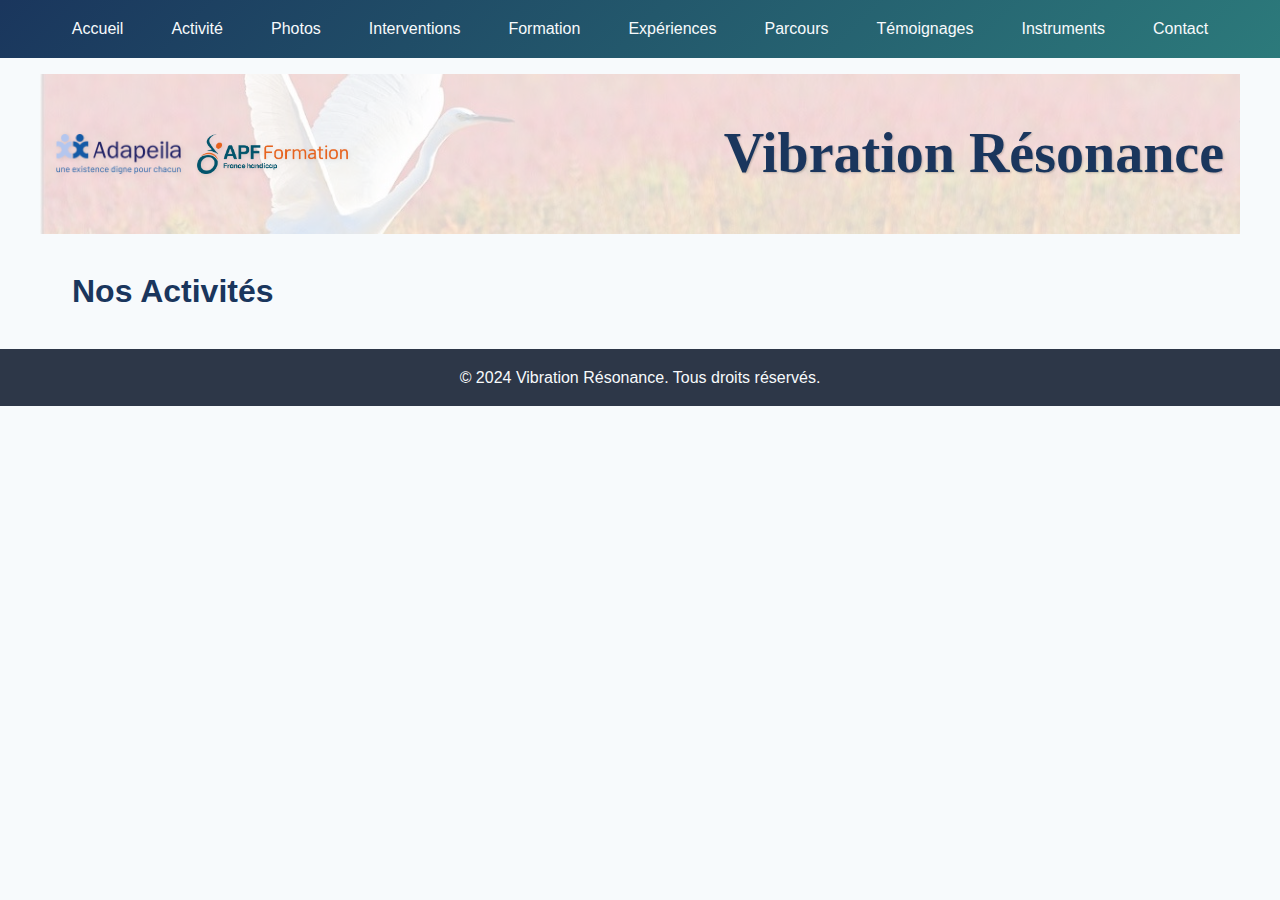
==== pages/activite.html @ 5643af01 "Déploiement initial du site" ====
<!DOCTYPE html>
<html lang="fr">
<head>
    <meta charset="UTF-8">
    <meta name="viewport" content="width=device-width, initial-scale=1.0">
    <title>Vibration Résonance - Activités</title>
    <link rel="stylesheet" href="../css/style.css">
</head>
<body>
    <header>
        <nav>
            <ul>
                <li><a href="../index.html">Accueil</a></li>
                <li><a href="activite.html">Activité</a></li>
                <li><a href="photos.html">Photos</a></li>
                <li><a href="interventions.html">Interventions</a></li>
                <li><a href="formation.html">Formation</a></li>
                <li><a href="experiences.html">Expériences</a></li>
                <li><a href="parcours.html">Parcours</a></li>
                <li><a href="temoignages.html">Témoignages</a></li>
                <li><a href="instruments.html">Instruments</a></li>
                <li><a href="contact.html">Contact</a></li>
            </ul>
        </nav>
        <div class="logo-container">
            <div class="logo-left">
                <img src="../images/logos/adapeila.png" alt="Logo Adapeila">
                <img src="../images/logos/apf.png" alt="Logo APF">
            </div>
            <h1 class="main-title">Vibration Résonance</h1>
        </div>
    </header>
    <main>
        <h1>Nos Activités</h1>
        <!-- Contenu spécifique à la page -->
    </main>
    <footer>
        <p>&copy; 2024 Vibration Résonance. Tous droits réservés.</p>
    </footer>
    <script src="../js/main.js"></script>
</body>
</html>
---- css/style.css ----
:root {
    /* Palette de couleurs */
    --primary-blue: #1a365d;
    --primary-turquoise: #2c7a7b;
    --secondary-purple: #553c9a;
    --secondary-magenta: #b83280;
    --neutral-dark: #2d3748;
    --neutral-light: #f7fafc;
    
    /* Espacements */
    --spacing-sm: 0.5rem;
    --spacing-md: 1rem;
    --spacing-lg: 2rem;
}

/* Importation des polices */
@import url('https://fonts.googleapis.com/css2?family=Montserrat:wght@400;600;700&family=Open+Sans:wght@400;600&display=swap');

/* Reset et base */
* {
    margin: 0;
    padding: 0;
    box-sizing: border-box;
}

body {
    font-family: 'Open Sans', sans-serif;
    line-height: 1.6;
    color: var(--neutral-dark);
    background-color: var(--neutral-light);
}

/* Typographie */
h1, h2, h3, h4, h5, h6 {
    font-family: 'Montserrat', sans-serif;
    font-weight: 700;
    color: var(--primary-blue);
}

/* Titre principal */
.main-title {
    position: relative;
    z-index: 2;
    font-family: "Marck Script", cursive;
    font-size: 3.5rem;
    color: var(--primary-blue);
    margin: 0;
    line-height: 1.2;
    text-shadow: 1px 1px 2px rgba(0, 0, 0, 0.2);
}

/* Header et logos */
header {
    background: var(--neutral-light);
}

.logo-container {
    display: flex;
    align-items: center;
    max-width: 1200px;
    width: 100%;
    height: 160px;
    margin: 0 auto;
    padding: var(--spacing-md);
    justify-content: space-between;
    background: url('../images/grue.jpeg') center/cover no-repeat;
    position: relative;
}

.logo-container::before {
    content: '';
    position: absolute;
    top: 0;
    left: 0;
    right: 0;
    bottom: 0;
    background: rgba(255, 255, 255, 0.8);
    z-index: 1;
}

.logo-left {
    position: relative;
    z-index: 2;
    display: flex;
    gap: var(--spacing-md);
}

.logo-container img {
    height: 40px;
    width: auto;
    filter: drop-shadow(1px 1px 2px rgba(0, 0, 0, 0.1));
}

/* Navigation */
nav {
    background: linear-gradient(135deg, var(--primary-blue), var(--primary-turquoise));
    padding: var(--spacing-md);
    margin-bottom: var(--spacing-md);
}

nav .nav-content {
    display: flex;
    align-items: center;
    max-width: 1200px;
    margin: 0 auto;
    gap: var(--spacing-lg);
}

nav ul {
    list-style: none;
    display: flex;
    flex-wrap: wrap;
    justify-content: center;
    gap: var(--spacing-md);
    margin-left: auto;
}

nav ul li a {
    color: var(--neutral-light);
    text-decoration: none;
    padding: var(--spacing-sm) var(--spacing-md);
    border-radius: 4px;
    transition: all 0.3s ease;
}

nav ul li a:hover {
    background-color: rgba(255, 255, 255, 0.1);
    transform: translateY(-2px);
}

/* Layout principal */
main {
    max-width: 1200px;
    margin: 0 auto;
    padding: var(--spacing-lg);
}

/* Animation de base pour les éléments interactifs */
.animate-element {
    transition: all 0.3s ease;
}

/* Footer */
footer {
    text-align: center;
    padding: var(--spacing-md);
    background: var(--neutral-dark);
    color: var(--neutral-light);
}

/* Section Introduction */
.intro-section {
    display: flex;
    gap: var(--spacing-lg);
    margin: var(--spacing-lg) 0;
}

.intro-text {
    flex: 1;
    padding: var(--spacing-md);
}

.intro-text h2 {
    font-family: "Marck Script", cursive;
    font-size: 2.5rem;
    color: var(--primary-blue);
    margin-bottom: var(--spacing-md);
}

.intro-text p {
    margin-bottom: var(--spacing-md);
    line-height: 1.8;
    font-size: 1.1rem;
}

.intro-text .quote {
    font-style: italic;
    color: var(--primary-turquoise);
    font-size: 1.2rem;
    margin: var(--spacing-lg) 0;
}

.slideshow {
    flex: 1;
    position: relative;
    height: 400px;
    overflow: hidden;
    border-radius: 8px;
    box-shadow: 0 4px 6px rgba(0, 0, 0, 0.1);
}

.slideshow img {
    position: absolute;
    width: 100%;
    height: 100%;
    object-fit: cover;
    opacity: 0;
    transition: opacity 0.5s ease-in-out;
}

.slideshow img.active {
    opacity: 1;
}

/* Media queries pour responsive */
@media (max-width: 768px) {
    nav ul {
        flex-direction: column;
        align-items: center;
    }
    
    nav ul li {
        width: 100%;
        text-align: center;
    }
    
    nav .nav-content {
        flex-direction: column;
        align-items: center;
    }
    
    .logo-container {
        margin-bottom: var(--spacing-md);
    }

    .intro-section {
        flex-direction: column;
    }
    
    .slideshow {
        height: 300px;
    }
}
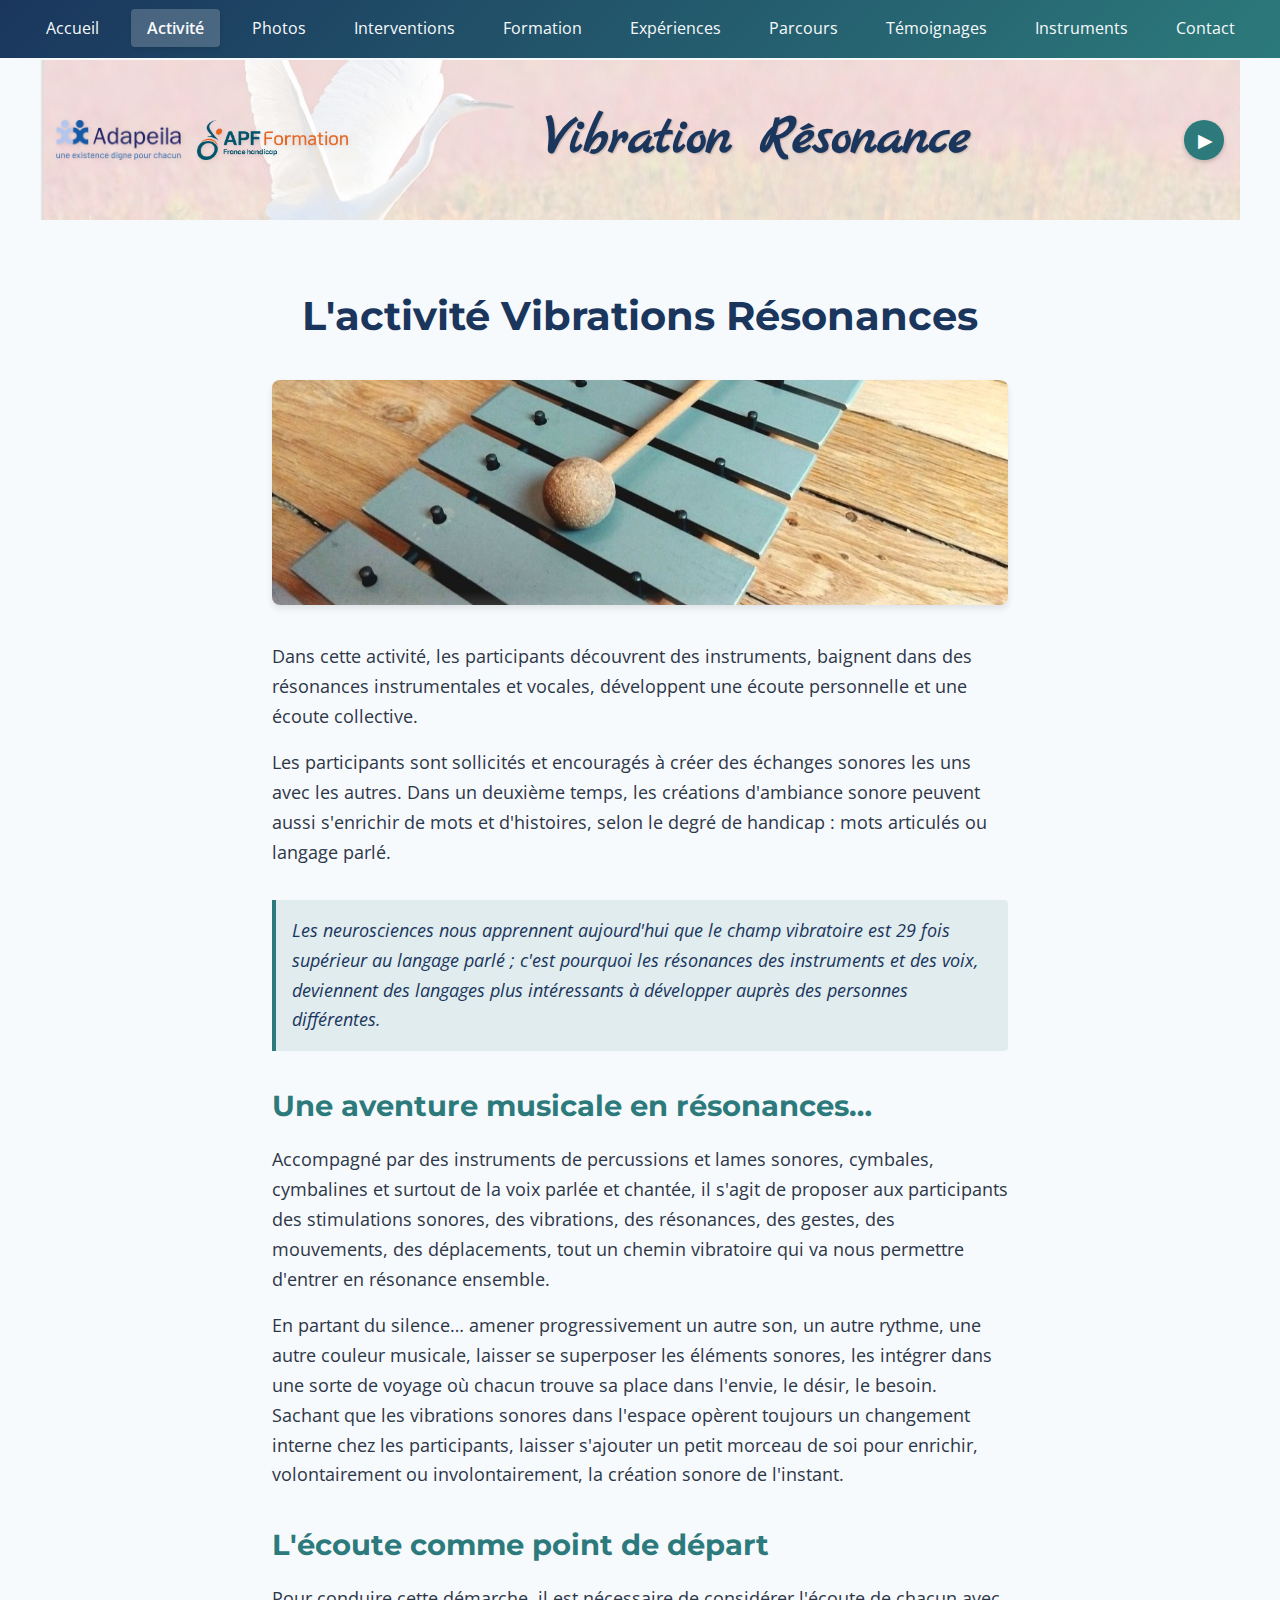
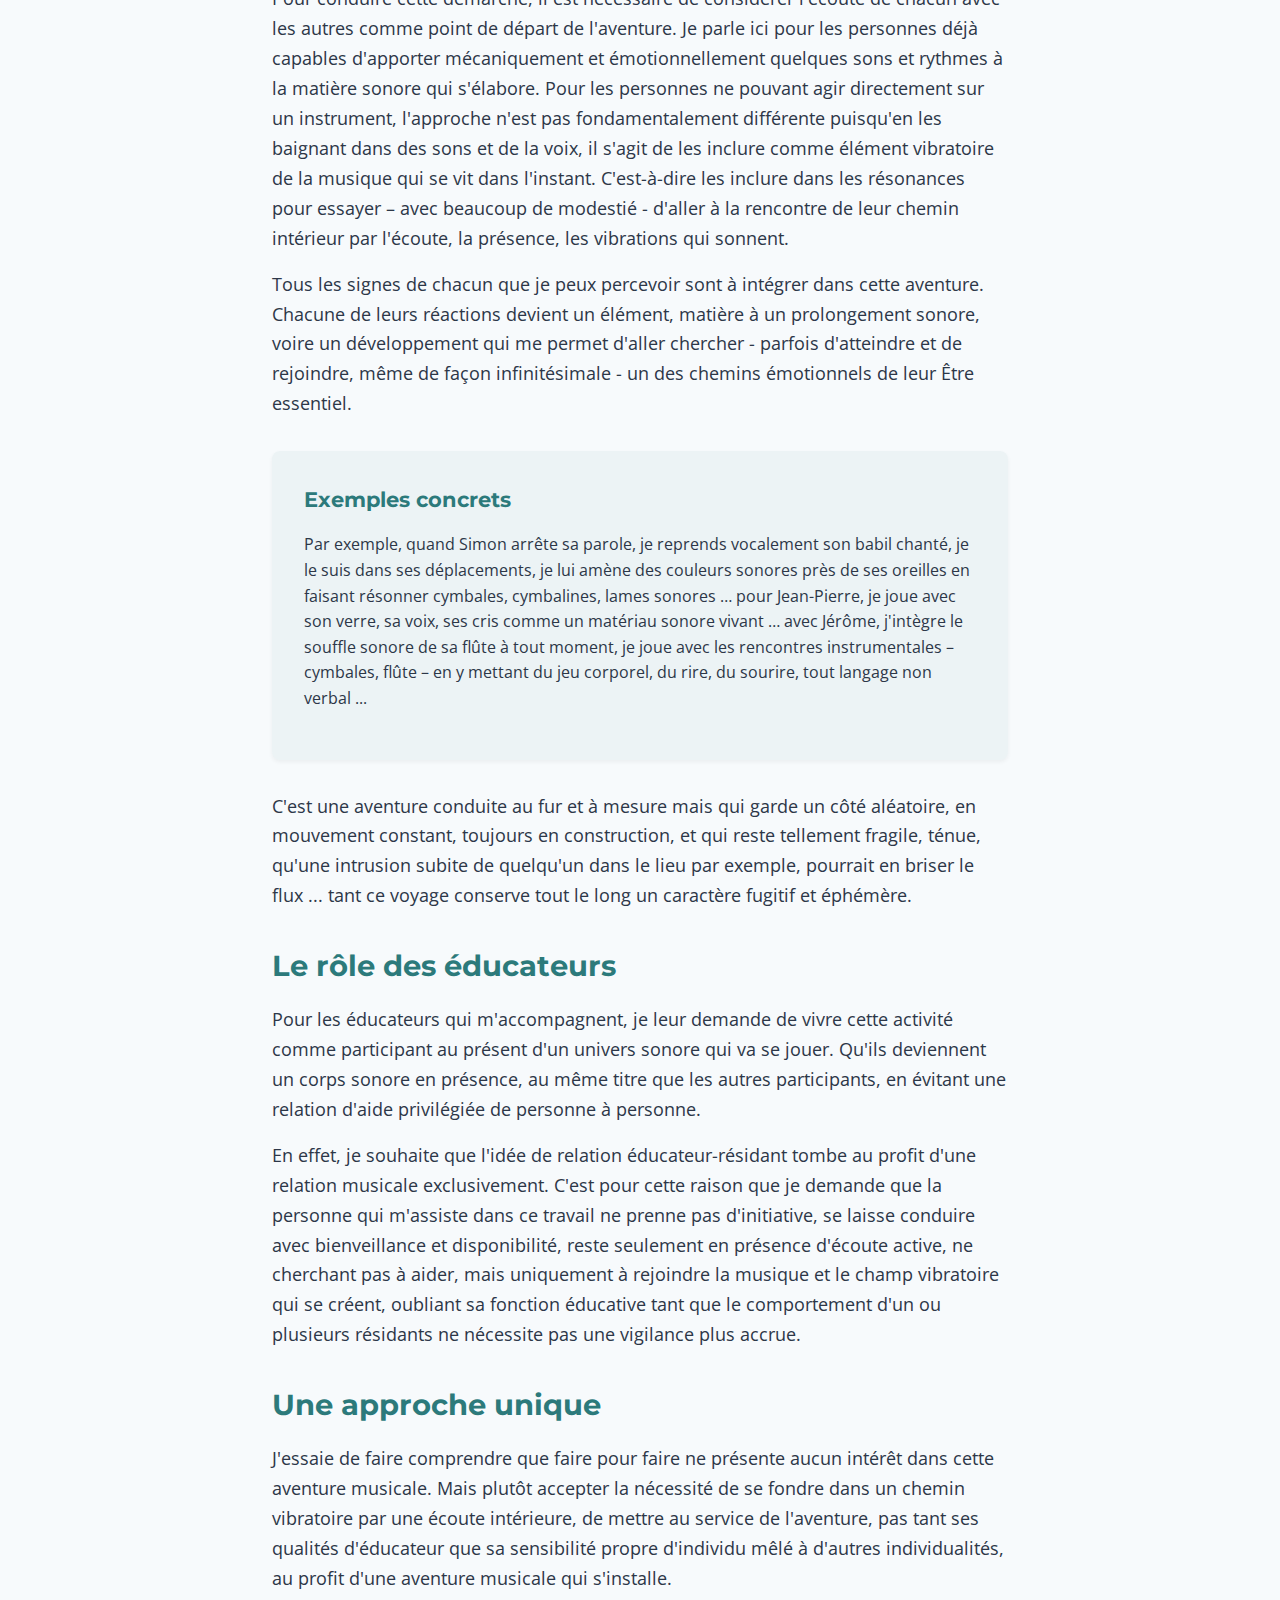
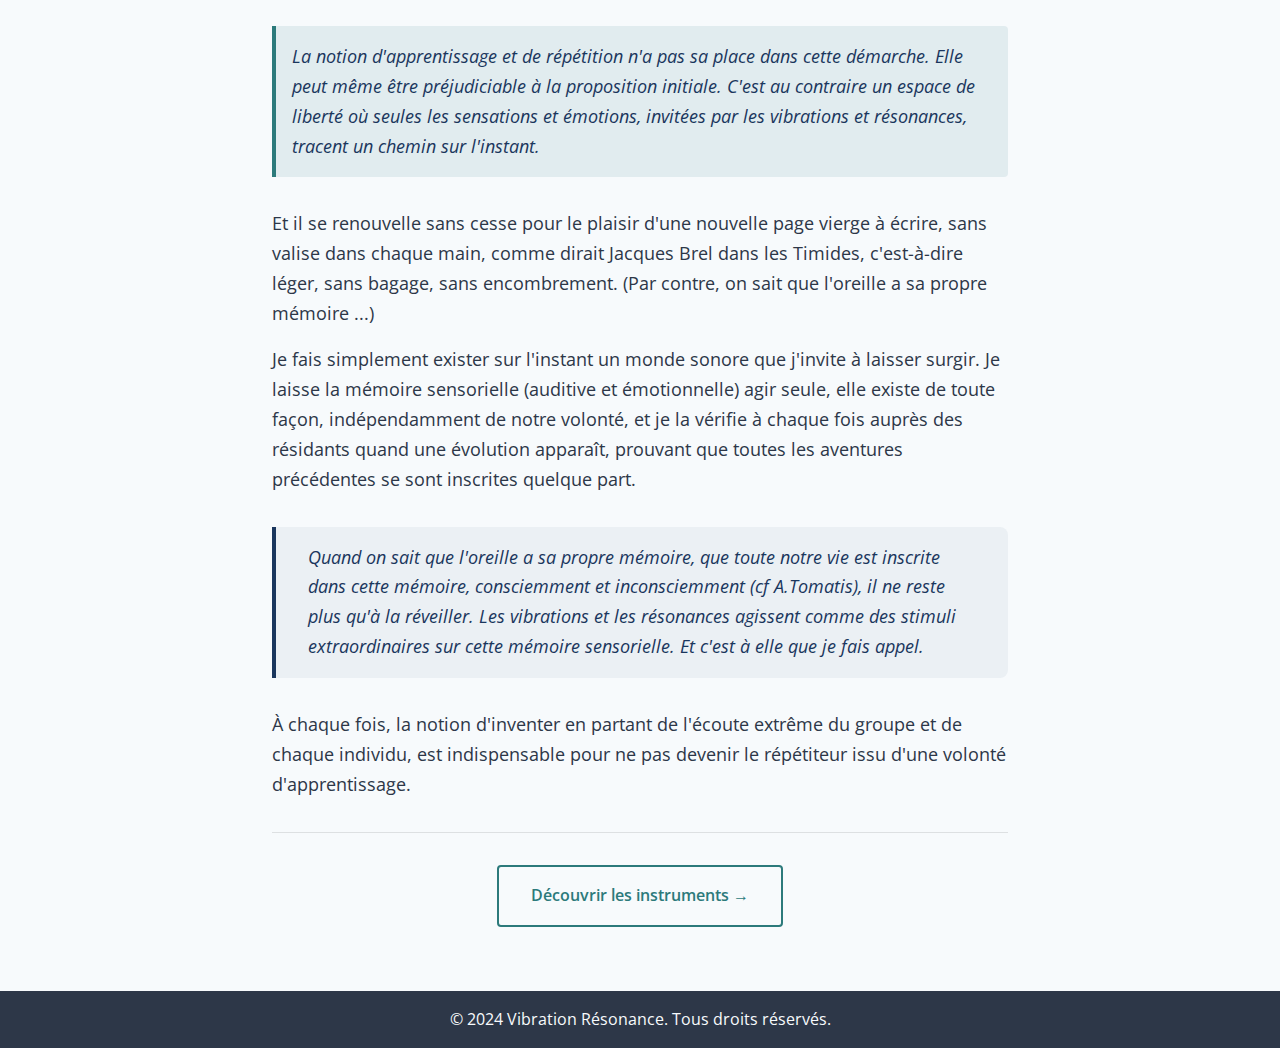
==== commit 6db2fba4: "Mise à jour du style, du script et ajout d'images" ====
--- a/pages/activite.html
+++ b/pages/activite.html
@@ -5,13 +5,15 @@
     <meta name="viewport" content="width=device-width, initial-scale=1.0">
     <title>Vibration Résonance - Activités</title>
     <link rel="stylesheet" href="../css/style.css">
+    <link href="https://fonts.googleapis.com/css2?family=Montserrat:wght@400;600;700&family=Open+Sans:wght@400;600&family=Marck+Script&display=swap" rel="stylesheet">
+    <audio id="pageAudio" src="../audio/voix.mp3" preload="auto"></audio>
 </head>
 <body>
     <header>
         <nav>
             <ul>
                 <li><a href="../index.html">Accueil</a></li>
-                <li><a href="activite.html">Activité</a></li>
+                <li><a href="activite.html" class="active">Activité</a></li>
                 <li><a href="photos.html">Photos</a></li>
                 <li><a href="interventions.html">Interventions</a></li>
                 <li><a href="formation.html">Formation</a></li>
@@ -28,11 +30,71 @@
                 <img src="../images/logos/apf.png" alt="Logo APF">
             </div>
             <h1 class="main-title">Vibration Résonance</h1>
+            <button class="audio-control" id="playButton" aria-label="Jouer la musique"></button>
         </div>
     </header>
     <main>
-        <h1>Nos Activités</h1>
-        <!-- Contenu spécifique à la page -->
+        <section class="activity-content">
+            <h1>L'activité Vibrations Résonances</h1>
+            
+            <div class="activity-header-image">
+                <img src="../images/carillon.jpeg" alt="Carillon utilisé lors des activités">
+            </div>
+
+            <div class="activity-text">
+                <p>Dans cette activité, les participants découvrent des instruments, baignent dans des résonances instrumentales et vocales, développent une écoute personnelle et une écoute collective.</p>
+
+                <p>Les participants sont sollicités et encouragés à créer des échanges sonores les uns avec les autres. Dans un deuxième temps, les créations d'ambiance sonore peuvent aussi s'enrichir de mots et d'histoires, selon le degré de handicap : mots articulés ou langage parlé.</p>
+
+                <div class="highlight-box">
+                    <p>Les neurosciences nous apprennent aujourd'hui que le champ vibratoire est 29 fois supérieur au langage parlé ; c'est pourquoi les résonances des instruments et des voix, deviennent des langages plus intéressants à développer auprès des personnes différentes.</p>
+                </div>
+
+                <h2>Une aventure musicale en résonances…</h2>
+
+                <p>Accompagné par des instruments de percussions et lames sonores, cymbales, cymbalines et surtout de la voix parlée et chantée, il s'agit de proposer aux participants des stimulations sonores, des vibrations, des résonances, des gestes, des mouvements, des déplacements, tout un chemin vibratoire qui va nous permettre d'entrer en résonance ensemble.</p>
+
+                <p>En partant du silence… amener progressivement un autre son, un autre rythme, une autre couleur musicale, laisser se superposer les éléments sonores, les intégrer dans une sorte de voyage où chacun trouve sa place dans l'envie, le désir, le besoin. Sachant que les vibrations sonores dans l'espace opèrent toujours un changement interne chez les participants, laisser s'ajouter un petit morceau de soi pour enrichir, volontairement ou involontairement, la création sonore de l'instant.</p>
+
+                <h2>L'écoute comme point de départ</h2>
+                <p>Pour conduire cette démarche, il est nécessaire de considérer l'écoute de chacun avec les autres comme point de départ de l'aventure. Je parle ici pour les personnes déjà capables d'apporter mécaniquement et émotionnellement quelques sons et rythmes à la matière sonore qui s'élabore. Pour les personnes ne pouvant agir directement sur un instrument, l'approche n'est pas fondamentalement différente puisqu'en les baignant dans des sons et de la voix, il s'agit de les inclure comme élément vibratoire de la musique qui se vit dans l'instant. C'est-à-dire les inclure dans les résonances pour essayer – avec beaucoup de modestié - d'aller à la rencontre de leur chemin intérieur par l'écoute, la présence, les vibrations qui sonnent.</p>
+
+                <p>Tous les signes de chacun que je peux percevoir sont à intégrer dans cette aventure. Chacune de leurs réactions devient un élément, matière à un prolongement sonore, voire un développement qui me permet d'aller chercher - parfois d'atteindre et de rejoindre, même de façon infinitésimale - un des chemins émotionnels de leur Être essentiel.</p>
+
+                <div class="example-box">
+                    <h3>Exemples concrets</h3>
+                    <p>Par exemple, quand Simon arrête sa parole, je reprends vocalement son babil chanté, je le suis dans ses déplacements, je lui amène des couleurs sonores près de ses oreilles en faisant résonner cymbales, cymbalines, lames sonores … pour Jean-Pierre, je joue avec son verre, sa voix, ses cris comme un matériau sonore vivant … avec Jérôme, j'intègre le souffle sonore de sa flûte à tout moment, je joue avec les rencontres instrumentales – cymbales, flûte – en y mettant du jeu corporel, du rire, du sourire, tout langage non verbal ...</p>
+                </div>
+
+                <p>C'est une aventure conduite au fur et à mesure mais qui garde un côté aléatoire, en mouvement constant, toujours en construction, et qui reste tellement fragile, ténue, qu'une intrusion subite de quelqu'un dans le lieu par exemple, pourrait en briser le flux ... tant ce voyage conserve tout le long un caractère fugitif et éphémère.</p>
+
+                <h2>Le rôle des éducateurs</h2>
+                <p>Pour les éducateurs qui m'accompagnent, je leur demande de vivre cette activité comme participant au présent d'un univers sonore qui va se jouer. Qu'ils deviennent un corps sonore en présence, au même titre que les autres participants, en évitant une relation d'aide privilégiée de personne à personne.</p>
+
+                <p>En effet, je souhaite que l'idée de relation éducateur-résidant tombe au profit d'une relation musicale exclusivement. C'est pour cette raison que je demande que la personne qui m'assiste dans ce travail ne prenne pas d'initiative, se laisse conduire avec bienveillance et disponibilité, reste seulement en présence d'écoute active, ne cherchant pas à aider, mais uniquement à rejoindre la musique et le champ vibratoire qui se créent, oubliant sa fonction éducative tant que le comportement d'un ou plusieurs résidants ne nécessite pas une vigilance plus accrue.</p>
+
+                <h2>Une approche unique</h2>
+                <p>J'essaie de faire comprendre que faire pour faire ne présente aucun intérêt dans cette aventure musicale. Mais plutôt accepter la nécessité de se fondre dans un chemin vibratoire par une écoute intérieure, de mettre au service de l'aventure, pas tant ses qualités d'éducateur que sa sensibilité propre d'individu mêlé à d'autres individualités, au profit d'une aventure musicale qui s'installe.</p>
+
+                <div class="highlight-box">
+                    <p>La notion d'apprentissage et de répétition n'a pas sa place dans cette démarche. Elle peut même être préjudiciable à la proposition initiale. C'est au contraire un espace de liberté où seules les sensations et émotions, invitées par les vibrations et résonances, tracent un chemin sur l'instant.</p>
+                </div>
+
+                <p>Et il se renouvelle sans cesse pour le plaisir d'une nouvelle page vierge à écrire, sans valise dans chaque main, comme dirait Jacques Brel dans les Timides, c'est-à-dire léger, sans bagage, sans encombrement. (Par contre, on sait que l'oreille a sa propre mémoire ...)</p>
+
+                <p>Je fais simplement exister sur l'instant un monde sonore que j'invite à laisser surgir. Je laisse la mémoire sensorielle (auditive et émotionnelle) agir seule, elle existe de toute façon, indépendamment de notre volonté, et je la vérifie à chaque fois auprès des résidants quand une évolution apparaît, prouvant que toutes les aventures précédentes se sont inscrites quelque part.</p>
+
+                <div class="quote-box">
+                    <p>Quand on sait que l'oreille a sa propre mémoire, que toute notre vie est inscrite dans cette mémoire, consciemment et inconsciemment (cf A.Tomatis), il ne reste plus qu'à la réveiller. Les vibrations et les résonances agissent comme des stimuli extraordinaires sur cette mémoire sensorielle. Et c'est à elle que je fais appel.</p>
+                </div>
+
+                <p>À chaque fois, la notion d'inventer en partant de l'écoute extrême du groupe et de chaque individu, est indispensable pour ne pas devenir le répétiteur issu d'une volonté d'apprentissage.</p>
+            </div>
+            
+            <div class="instruments-link">
+                <a href="instruments.html" class="btn-link">Découvrir les instruments →</a>
+            </div>
+        </section>
     </main>
     <footer>
         <p>&copy; 2024 Vibration Résonance. Tous droits réservés.</p>
--- a/css/style.css
+++ b/css/style.css
@@ -51,6 +51,7 @@
 
 /* Header et logos */
 header {
+    margin-top: 60px; /* Hauteur de la nav */
     background: var(--neutral-light);
 }
 
@@ -95,7 +96,11 @@
 nav {
     background: linear-gradient(135deg, var(--primary-blue), var(--primary-turquoise));
     padding: var(--spacing-md);
-    margin-bottom: var(--spacing-md);
+    position: fixed;
+    top: 0;
+    left: 0;
+    right: 0;
+    z-index: 1000;
 }
 
 nav .nav-content {
@@ -123,6 +128,13 @@
     transition: all 0.3s ease;
 }
 
+nav ul li a.active {
+    background-color: rgba(255, 255, 255, 0.2);
+    font-weight: 600;
+    transform: translateY(-2px);
+    box-shadow: 0 2px 4px rgba(0, 0, 0, 0.1);
+}
+
 nav ul li a:hover {
     background-color: rgba(255, 255, 255, 0.1);
     transform: translateY(-2px);
@@ -202,6 +214,104 @@
     opacity: 1;
 }
 
+/* Section présentation */
+.presentation-section {
+    margin-top: var(--spacing-lg);
+    scroll-margin-top: var(--spacing-lg);
+}
+
+.text-block {
+    max-width: 1200px;
+    margin: 0 auto;
+    line-height: 1.5;
+    padding: 0 var(--spacing-md);
+}
+
+.text-block p {
+    margin-bottom: var(--spacing-md);
+    font-size: 1.1rem;
+}
+
+/* Section artiste */
+.artist-section {
+    margin-top: var(--spacing-lg);
+    text-align: center;
+    padding: var(--spacing-lg) 0;
+}
+
+.artist-section h2 {
+    font-family: 'Montserrat', sans-serif;
+    font-size: 1.4rem;
+    font-weight: 600;
+    color: var(--neutral-dark);
+    margin-bottom: var(--spacing-md);
+}
+
+.artist-section .site-link {
+    display: inline-block;
+    margin-top: var(--spacing-sm);
+    font-size: 1.2rem;
+}
+
+.artist-section .site-link a {
+    color: var(--primary-turquoise);
+    text-decoration: none;
+    font-weight: 600;
+    padding: var(--spacing-sm) var(--spacing-md);
+    border-radius: 4px;
+    transition: all 0.3s ease;
+}
+
+.artist-section .site-link a:hover {
+    background-color: rgba(44, 122, 123, 0.1);
+    color: var(--primary-blue);
+}
+
+/* Section albums */
+.albums-section {
+    margin-top: var(--spacing-lg);
+}
+
+.album-grid {
+    display: flex;
+    justify-content: center;
+    gap: var(--spacing-lg);
+    flex-wrap: wrap;
+}
+
+.album-item {
+    text-align: center;
+    transition: transform 0.3s ease;
+}
+
+.album-item:hover {
+    transform: translateY(-5px);
+}
+
+.album-item img {
+    width: 250px;
+    height: 250px;
+    object-fit: cover;
+    border-radius: 8px;
+    box-shadow: 0 4px 6px rgba(0, 0, 0, 0.1);
+}
+
+.album-item h3 {
+    margin-top: var(--spacing-sm);
+    color: var(--primary-blue);
+    font-size: 1.2rem;
+}
+
+.album-item a {
+    text-decoration: none;
+}
+
+/* Scroll behavior */
+html {
+    scroll-behavior: smooth;
+    scroll-padding-top: var(--spacing-lg);
+}
+
 /* Media queries pour responsive */
 @media (max-width: 768px) {
     nav ul {
@@ -230,4 +340,262 @@
     .slideshow {
         height: 300px;
     }
-}
+    
+    .album-grid {
+        gap: var(--spacing-md);
+    }
+    
+    .album-item img {
+        width: 200px;
+        height: 200px;
+    }
+
+    nav {
+        padding: var(--spacing-sm);
+    }
+    
+    header {
+        margin-top: 280px; /* Ajuster selon la hauteur du menu en mobile */
+    }
+}
+
+/* Style pour le bouton play */
+.audio-control {
+    position: relative;
+    z-index: 2;
+    background: var(--primary-turquoise);
+    border: none;
+    color: white;
+    width: 40px;
+    height: 40px;
+    border-radius: 50%;
+    cursor: pointer;
+    margin-left: 1rem;
+    display: flex;
+    align-items: center;
+    justify-content: center;
+    transition: all 0.3s ease;
+    box-shadow: 0 2px 4px rgba(0, 0, 0, 0.2);
+}
+
+.audio-control::before {
+    content: "▶";
+    font-size: 1.2rem;
+    margin-left: 3px;
+}
+
+.audio-control:hover {
+    transform: scale(1.1);
+    background: var(--primary-blue);
+}
+
+.audio-control:disabled {
+    opacity: 0.5;
+    cursor: default;
+    transform: none;
+}
+
+/* Burger Menu */
+.burger-menu {
+    display: none;
+    flex-direction: column;
+    justify-content: space-around;
+    width: 35px;
+    height: 30px;
+    background: var(--primary-blue);
+    border: 1px solid var(--neutral-light);
+    border-radius: 4px;
+    cursor: pointer;
+    padding: 6px;
+    position: fixed;
+    top: 10px;
+    right: 20px;
+    z-index: 1001;
+}
+
+.burger-line {
+    display: block;
+    width: 100%;
+    height: 2px;
+    background-color: var(--neutral-light);
+    border-radius: 2px;
+    transition: all 0.3s ease;
+}
+
+@media (max-width: 768px) {
+    .burger-menu {
+        display: flex;
+    }
+
+    nav ul.nav-menu {
+        display: none;
+        position: fixed;
+        top: 0;
+        left: 0;
+        right: 0;
+        background: var(--primary-blue);
+        padding: 60px 20px 20px;
+        flex-direction: column;
+        gap: 20px;
+        height: auto;
+        z-index: 1000;
+    }
+
+    nav ul.nav-menu.show {
+        display: flex;
+    }
+
+    .burger-menu.active .burger-line:nth-child(1) {
+        transform: translateY(10px) rotate(45deg);
+    }
+
+    .burger-menu.active .burger-line:nth-child(2) {
+        opacity: 0;
+    }
+
+    .burger-menu.active .burger-line:nth-child(3) {
+        transform: translateY(-10px) rotate(-45deg);
+    }
+}
+
+/* Page Activité */
+.activity-content {
+    max-width: 800px;
+    margin: 0 auto;
+    padding: var(--spacing-lg);
+}
+
+.activity-content h1 {
+    font-size: 2.5rem;
+    margin-bottom: var(--spacing-lg);
+    color: var(--primary-blue);
+    text-align: center;
+}
+
+.activity-content h2 {
+    font-size: 1.8rem;
+    color: var(--primary-turquoise);
+    margin: var(--spacing-lg) 0 var(--spacing-md);
+}
+
+.activity-text p {
+    margin-bottom: var(--spacing-md);
+    line-height: 1.7;
+    font-size: 1.1rem;
+}
+
+.highlight-box {
+    background: rgba(44, 122, 123, 0.1);
+    border-left: 4px solid var(--primary-turquoise);
+    padding: var(--spacing-md);
+    margin: var(--spacing-lg) 0;
+    border-radius: 0 4px 4px 0;
+}
+
+.highlight-box p {
+    margin: 0;
+    font-style: italic;
+    color: var(--primary-blue);
+}
+
+.example-box {
+    background: rgba(44, 122, 123, 0.05);
+    border-radius: 8px;
+    padding: var(--spacing-lg);
+    margin: var(--spacing-lg) 0;
+    box-shadow: 0 2px 4px rgba(0, 0, 0, 0.05);
+}
+
+.example-box h3 {
+    color: var(--primary-turquoise);
+    font-size: 1.3rem;
+    margin-bottom: var(--spacing-md);
+}
+
+.example-box p {
+    font-size: 1rem;
+    line-height: 1.6;
+    color: var(--neutral-dark);
+}
+
+.quote-box {
+    background: rgba(26, 54, 93, 0.05);
+    border-left: 4px solid var(--primary-blue);
+    padding: var(--spacing-md) var(--spacing-lg);
+    margin: var(--spacing-lg) 0;
+    border-radius: 0 8px 8px 0;
+}
+
+.quote-box p {
+    font-style: italic;
+    color: var(--primary-blue);
+    font-size: 1.1rem;
+    margin: 0;
+}
+
+/* Lien vers les instruments */
+.instruments-link {
+    text-align: center;
+    margin-top: var(--spacing-lg);
+    padding-top: var(--spacing-lg);
+    border-top: 1px solid rgba(0, 0, 0, 0.1);
+}
+
+.btn-link {
+    display: inline-block;
+    color: var(--primary-turquoise);
+    text-decoration: none;
+    font-weight: 600;
+    padding: var(--spacing-md) var(--spacing-lg);
+    border: 2px solid var(--primary-turquoise);
+    border-radius: 4px;
+    transition: all 0.3s ease;
+}
+
+.btn-link:hover {
+    background: var(--primary-turquoise);
+    color: white;
+    transform: translateY(-2px);
+}
+
+@media (max-width: 768px) {
+    .activity-content {
+        padding: var(--spacing-md);
+    }
+    
+    .activity-content h1 {
+        font-size: 2rem;
+    }
+}
+
+.activity-header-image {
+    margin: var(--spacing-lg) 0 -50px;  /* Margin négative en bas pour superposition */
+    text-align: center;
+    position: relative;
+    padding-bottom: 80px;  /* Espace pour le dégradé */
+}
+
+.activity-header-image::after {
+    content: '';
+    position: absolute;
+    left: 0;
+    right: 0;
+    bottom: 0;
+    height: 100px;
+    background: linear-gradient(to bottom, transparent, var(--neutral-light));
+    pointer-events: none;
+    z-index: 1;
+}
+
+.activity-header-image img {
+    max-width: 100%;
+    height: auto;
+    border-radius: 8px;
+    box-shadow: 0 4px 6px rgba(0, 0, 0, 0.1);
+    position: relative;
+}
+
+.activity-text {
+    position: relative;
+    z-index: 2;  /* Place le texte au-dessus de l'image */
+}
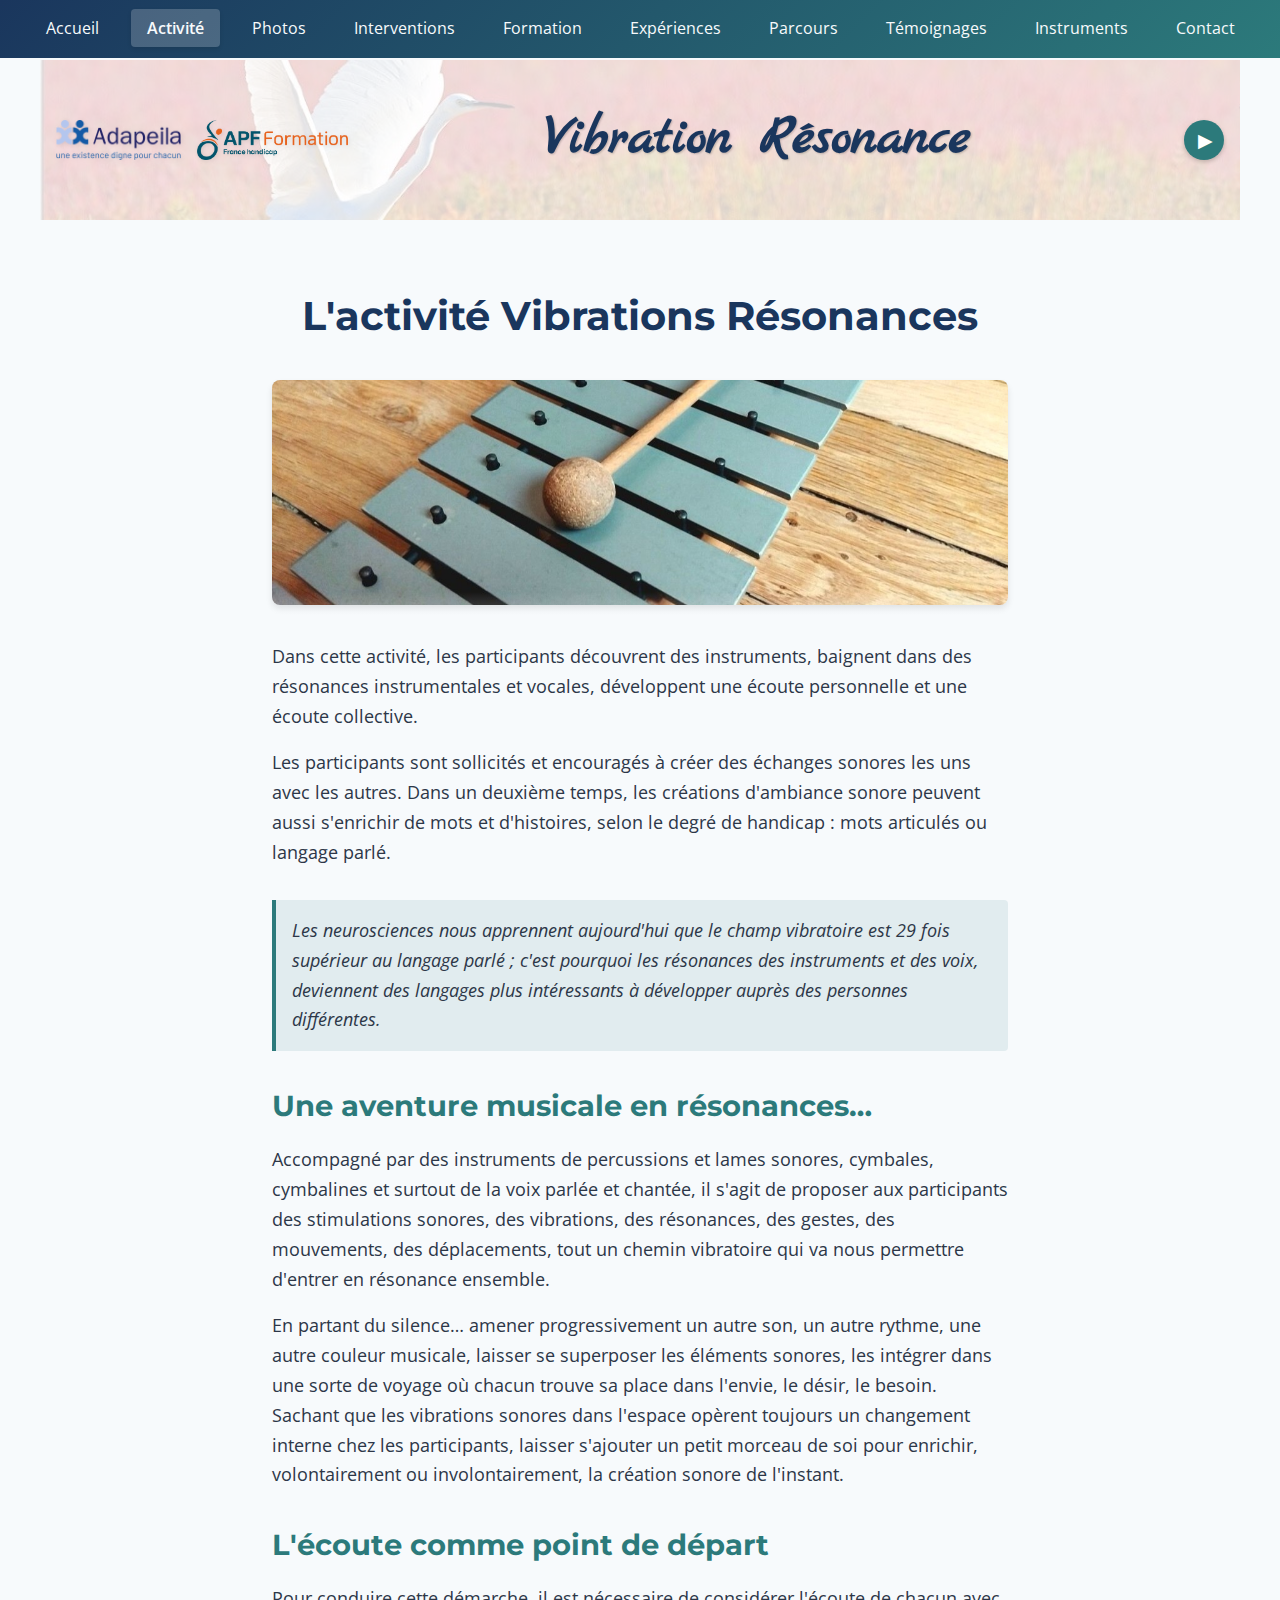
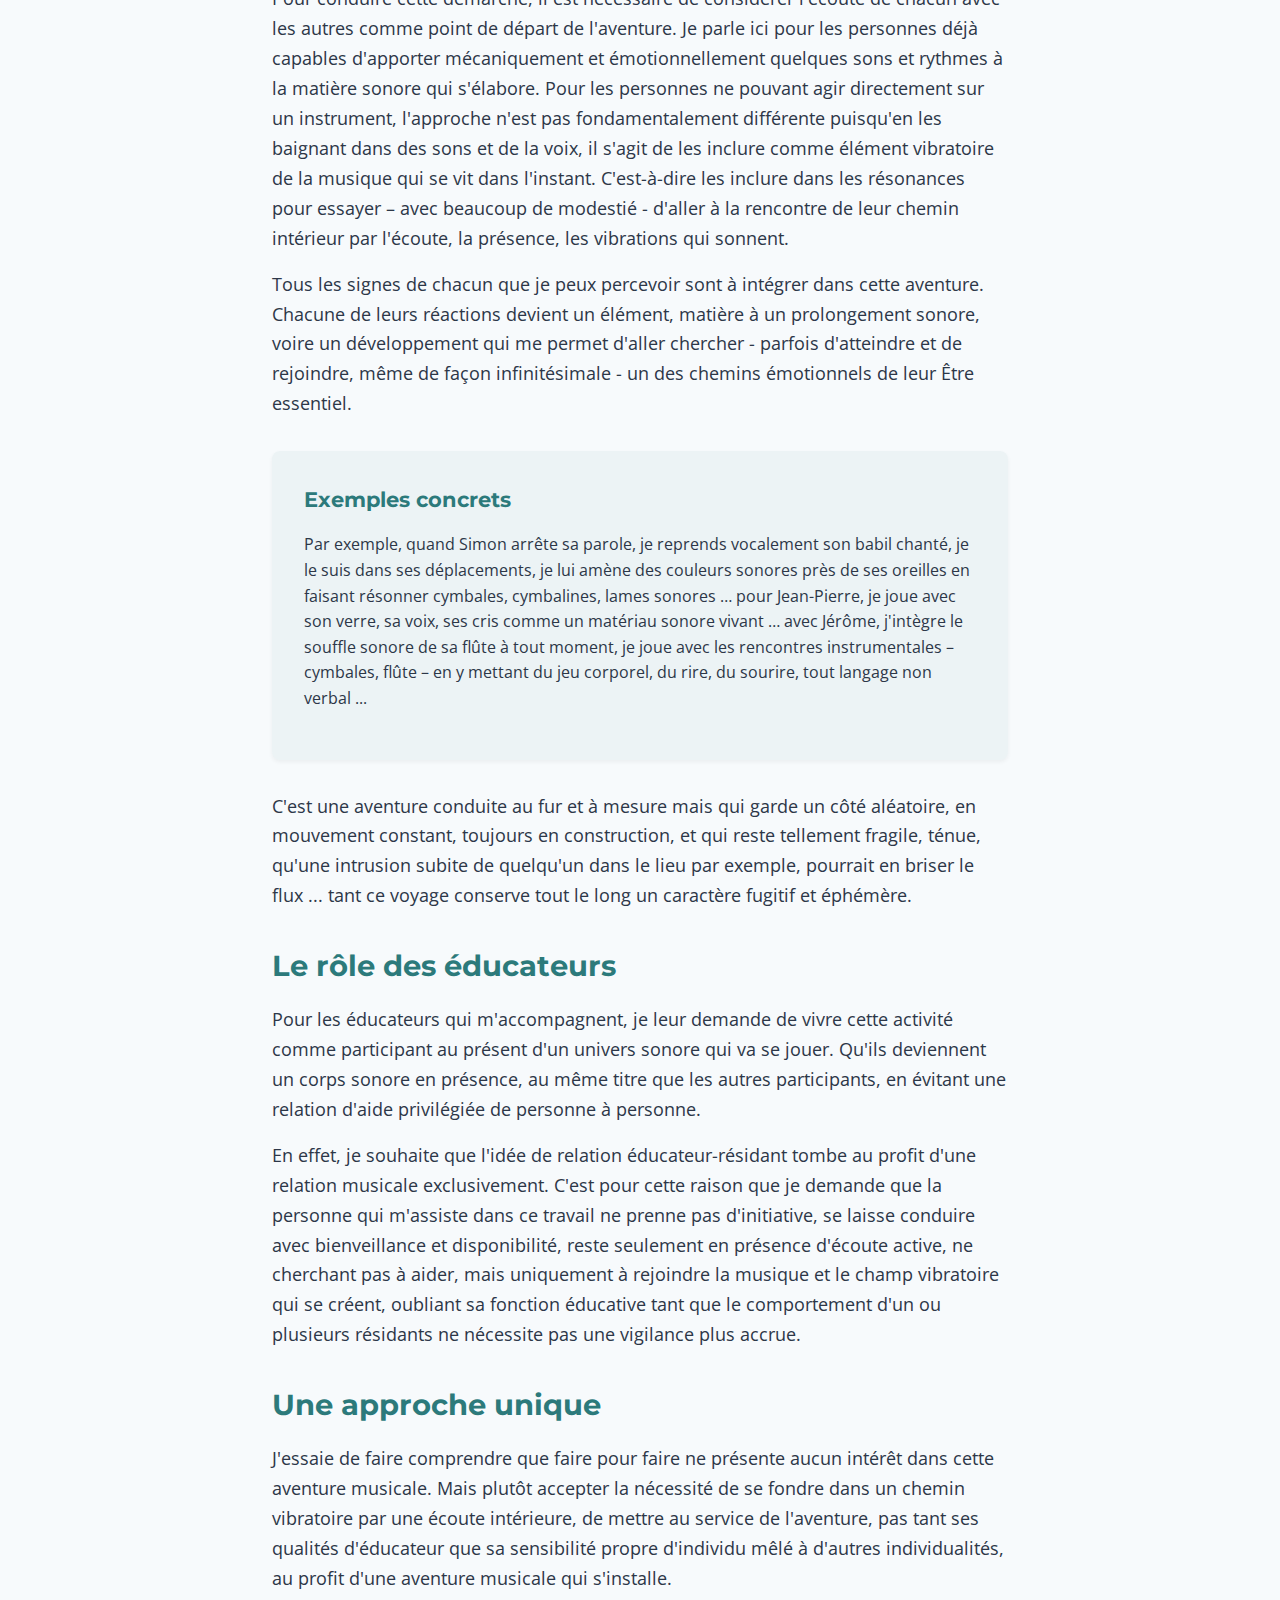
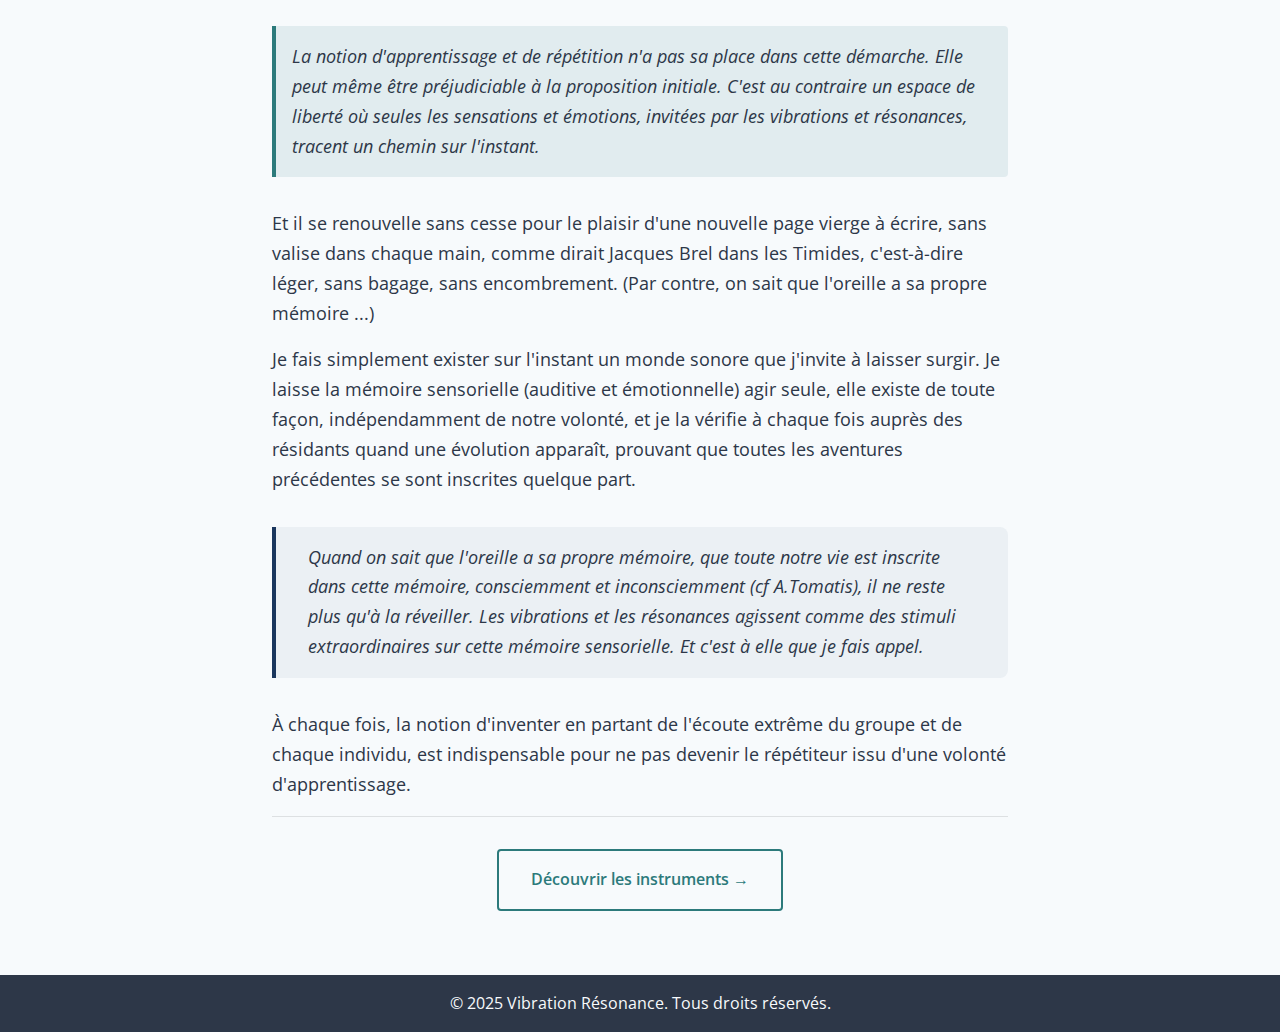
==== commit 532978e3: "Mise à jour du site : vinalisation" ====
--- a/pages/activite.html
+++ b/pages/activite.html
@@ -97,7 +97,7 @@
         </section>
     </main>
     <footer>
-        <p>&copy; 2024 Vibration Résonance. Tous droits réservés.</p>
+        <p>&copy; 2025 Vibration Résonance. Tous droits réservés.</p>
     </footer>
     <script src="../js/main.js"></script>
 </body>
--- a/css/style.css
+++ b/css/style.css
@@ -495,7 +495,7 @@
 .highlight-box p {
     margin: 0;
     font-style: italic;
-    color: var(--primary-blue);
+    color: var (--primary-blue);
 }
 
 .example-box {
@@ -515,7 +515,7 @@
 .example-box p {
     font-size: 1rem;
     line-height: 1.6;
-    color: var(--neutral-dark);
+    color: var (--neutral-dark);
 }
 
 .quote-box {
@@ -528,7 +528,7 @@
 
 .quote-box p {
     font-style: italic;
-    color: var(--primary-blue);
+    color: var (--primary-blue);
     font-size: 1.1rem;
     margin: 0;
 }
@@ -536,7 +536,7 @@
 /* Lien vers les instruments */
 .instruments-link {
     text-align: center;
-    margin-top: var(--spacing-lg);
+    margin-top: var (--spacing-lg);
     padding-top: var(--spacing-lg);
     border-top: 1px solid rgba(0, 0, 0, 0.1);
 }
@@ -599,3 +599,1164 @@
     position: relative;
     z-index: 2;  /* Place le texte au-dessus de l'image */
 }
+
+/* Page Photos */
+.photos-content {
+    max-width: 1200px;
+    margin: 0 auto;
+    padding: var(--spacing-lg);
+}
+
+.carousel {
+    position: relative;
+    max-width: 800px;
+    margin: 0 auto;
+    overflow: hidden;
+}
+
+.carousel-container {
+    display: flex;
+    transition: transform 0.5s ease;
+}
+
+.carousel-slide {
+    min-width: 100%;
+    height: auto; /* Modification ici */
+    display: flex;
+    justify-content: center;
+    align-items: center;
+    padding: 20px 0;
+}
+
+.carousel-slide img {
+    max-width: 100%;
+    max-height: 80vh; /* Ajout d'une hauteur maximale */
+    width: auto; /* Modification ici */
+    height: auto; /* Modification ici */
+    object-fit: contain; /* Modification ici */
+}
+
+.carousel-button {
+    position: absolute;
+    top: 50%;
+    transform: translateY(-50%);
+    background: rgba(0, 0, 0, 0.5);
+    color: white;
+    padding: 1rem;
+    border: none;
+    cursor: pointer;
+    z-index: 10;
+}
+
+.carousel-button:hover {
+    background: rgba(0, 0, 0, 0.7);
+}
+
+.carousel-button.prev {
+    left: 0;
+}
+
+.carousel-button.next {
+    right: 0;
+}
+
+.carousel-dots {
+    display: flex;
+    justify-content: center;
+    gap: 0.5rem;
+    margin-top: 1rem;
+}
+
+.dot {
+    width: 10px;
+    height: 10px;
+    border-radius: 50%;
+    background: var(--neutral-dark);
+    opacity: 0.5;
+    cursor: pointer;
+}
+
+.dot.active {
+    opacity: 1;
+    background: var(--primary-turquoise);
+}
+
+/* Modal pour les photos */
+.photo-modal {
+    display: none;
+    position: fixed;
+    top: 0;
+    left: 0;
+    right: 0;
+    bottom: 0;
+    background: rgba(0, 0, 0, 0.9);
+    z-index: 2000;
+    padding: var(--spacing-lg);
+}
+
+.photo-modal.active {
+    display: flex;
+    justify-content: center;
+    align-items: center;
+}
+
+.modal-content {
+    max-width: 90%;
+    max-height: 90vh;
+}
+
+.modal-content img {
+    max-width: 100%;
+    max-height: 90vh;
+    object-fit: contain;
+}
+
+.close-modal {
+    position: absolute;
+    top: 20px;
+    right: 20px;
+    color: white;
+    font-size: 2rem;
+    cursor: pointer;
+    background: none;
+    border: none;
+    padding: var(--spacing-sm);
+}
+
+@media (max-width: 768px) {
+    .photos-grid {
+        grid-template-columns: repeat(auto-fill, minmax(250px, 1fr));
+        gap: var(--spacing-md);
+    }
+}
+
+.photos-description {
+    text-align: center;
+    margin-bottom: var(--spacing-lg);
+    color: var(--primary-turquoise);
+}
+
+.photos-description p {
+    font-size: 1.2rem;
+    margin-bottom: var(--spacing-sm);
+}
+
+.photos-description .thanks {
+    font-style: italic;
+    color: var(--neutral-dark);
+    font-size: 1.1rem;
+}
+
+/* Page Interventions */
+.intervention-content {
+    max-width: 1200px;  /* Augmenté de 800px à 1200px */
+    margin: 0 auto;
+    padding: var(--spacing-lg);
+}
+
+.intervention-content h1 {
+    font-size: 2.5rem;
+    color: var (--primary-blue);
+    text-align: center;
+    margin-bottom: var(--spacing-lg);
+}
+
+.intervention-content .intro-text {
+    line-height: 1.7;
+}
+
+.intervention-content .intro-text p {
+    font-size: 1.2rem;
+    margin-bottom: var(--spacing-lg);
+    color: var (--neutral-dark);
+}
+
+.intervention-header {
+    display: flex;
+    gap: var(--spacing-lg);
+    align-items: flex-start;  /* Changé de center à flex-start */
+    margin-bottom: var(--spacing-lg);
+}
+
+.intervention-text {
+    flex: 1.5;  /* Augmenté de 1 à 1.5 pour donner plus d'espace au texte */
+}
+
+.intervention-text h1 {
+    font-size: 2.5rem;
+    color: var(--primary-blue);
+    margin-bottom: var(--spacing-md);
+    text-align: left;  /* Aligné à gauche au lieu du centre */
+    white-space: nowrap;  /* Empêche le retour à la ligne du titre */
+}
+
+.intervention-image {
+    flex: 1;
+    min-width: 400px;  /* Augmenté de 300px à 400px */
+}
+
+.intervention-image img {
+    width: 100%;
+    height: auto;
+    border-radius: 8px;
+    box-shadow: 0 4px 6px rgba(0, 0, 0, 0.1);
+}
+
+.intervention-content .additional-text {
+    margin-top: var(--spacing-lg);
+    padding-top: var(--spacing-lg);
+    border-top: 1px solid rgba(0, 0, 0, 0.1);
+}
+
+.text-wrapper {
+    max-width: 800px;
+    margin: 0 auto;
+}
+
+.text-wrapper p {
+    font-size: 1.2rem;
+    line-height: 1.7;
+    margin-bottom: var (--spacing-lg);
+    color: var(--neutral-dark);
+}
+
+@media (max-width: 768px) {
+    .intervention-header {
+        flex-direction: column;
+    }
+    
+    .intervention-image {
+        order: -1;
+        min-width: 100%;
+    }
+}
+
+/* Page Formation */
+.formation-content {
+    max-width: 800px;
+    margin: 0 auto;
+    padding: var(--spacing-lg);
+}
+
+.formation-content h1 {
+    font-size: 2.5rem;
+    color: var(--primary-blue);
+    text-align: center;
+    margin-bottom: var(--spacing-lg);
+}
+
+.formation-text {
+    line-height: 1.7;
+}
+
+.formation-text p {
+    font-size: 1.2rem;
+    margin-bottom: var(--spacing-lg);
+    color: var(--neutral-dark);
+}
+
+/* Page Formation - Styles spécifiques */
+.formation-text {
+    max-width: 800px;
+    margin: 0 auto;
+}
+
+.formation-text h2 {
+    color: var(--primary-turquoise);
+    font-size: 1.8rem;
+    margin-bottom: var (--spacing-lg);
+}
+
+.formation-text h3 {
+    color: var(--primary-blue);
+    font-size: 1.4rem;
+    margin: var(--spacing-lg) 0 var(--spacing-md);
+    border-bottom: 2px solid var(--primary-turquoise);
+    padding-bottom: var(--spacing-sm);
+}
+
+.formation-text ul {
+    list-style: none;
+    padding-left: var(--spacing-lg);
+}
+
+.formation-text ul li {
+    position: relative;
+    margin-bottom: var(--spacing-sm);
+    line-height: 1.6;
+}
+
+.formation-text ul li::before {
+    content: "•";
+    color: var(--primary-turquoise);
+    position: absolute;
+    left: -20px;
+}
+
+.formation-contact {
+    background: rgba(44, 122, 123, 0.1);
+    padding: var(--spacing-lg);
+    border-radius: 8px;
+    margin: var(--spacing-lg) 0;
+}
+
+.phone-number {
+    font-size: 1.5rem;
+    color: var(--primary-turquoise);
+    font-weight: 600;
+    text-align: center;
+    margin: var(--spacing-md) 0;
+}
+
+.formation-note {
+    font-style: italic;
+    color: var(--neutral-dark);
+    text-align: center;
+    margin-top: var(--spacing-lg);
+    padding-top: var(--spacing-lg);
+    border-top: 1px solid rgba(0, 0, 0, 0.1);
+}
+
+.cv-note {
+    font-style: italic;
+    color: var(--primary-turquoise);
+    margin-top: var(--spacing-sm);
+}
+
+.cv-note a {
+    color: var(--primary-turquoise);
+    text-decoration: none;
+    transition: all 0.3s ease;
+}
+
+.cv-note a:hover {
+    color: var(--primary-blue);
+    text-decoration: underline;
+}
+
+@media (max-width: 768px) {
+    .formation-content {
+        padding: var(--spacing-md);
+    }
+    
+    .formation-content h1 {
+        font-size: 2rem;
+    }
+}
+
+/* Modale Formation */
+.formation-modal {
+    display: none;
+    position: fixed;
+    top: 0;
+    left: 0;
+    right: 0;
+    bottom: 0;
+    background: rgba(0, 0, 0, 0.8);
+    z-index: 2000;
+    overflow-y: auto;
+    padding: var(--spacing-lg);
+}
+
+.formation-modal.active {
+    display: block;
+}
+
+.modal-content {
+    background: white;
+    max-width: 800px;
+    margin: 2rem auto;
+    padding: var(--spacing-lg);
+    border-radius: 8px;
+    position: relative;
+    max-height: 90vh;
+    overflow-y: auto;
+}
+
+.modal-header {
+    display: flex;
+    align-items: center;
+    justify-content: space-between;
+    gap: var(--spacing-lg);
+    margin-bottom: var(--spacing-lg);
+}
+
+.modal-header-text {
+    flex: 1;
+}
+
+.modal-logo {
+    text-align: right;
+    flex-shrink: 0;
+}
+
+.modal-logo img {
+    max-width: 150px;
+    height: auto;
+}
+
+.modal-title {
+    color: var(--primary-blue);
+    font-size: 1.8rem;
+    margin-bottom: var(--spacing-lg);
+    text-align: center;
+}
+
+.modal-close {
+    position: absolute;
+    top: var(--spacing-md);
+    right: var(--spacing-md);
+    background: none;
+    border: none;
+    font-size: 1.5rem;
+    cursor: pointer;
+    color: var(--neutral-dark);
+}
+
+.modal-body h3 {
+    color: var(--primary-turquoise);
+    margin: var(--spacing-lg) 0 var(--spacing-md);
+}
+
+.modal-body ul {
+    list-style-type: none;
+    padding-left: var(--spacing-md);
+}
+
+.modal-body ul li {
+    margin-bottom: var(--spacing-sm);
+    position: relative;
+}
+
+.modal-body ul li::before {
+    content: "•";
+    color: var(--primary-turquoise);
+    position: absolute;
+    left: -20px;
+}
+
+.modal-logo {
+    text-align: center;
+    margin-top: var(--spacing-lg);
+}
+
+.modal-logo img {
+    max-width: 200px;
+    height: auto;
+}
+
+/* Page Expériences */
+.experiences-content {
+    max-width: 800px;
+    margin: 0 auto;
+    padding: var(--spacing-lg);
+}
+
+.experiences-content h1 {
+    font-size: 2.5rem;
+    color: var(--primary-blue);
+    text-align: center;
+    margin-bottom: var(--spacing-lg);
+}
+
+.experiences-list {
+    display: flex;
+    flex-direction: column;
+    gap: var (--spacing-lg);
+}
+
+.experience-item {
+    padding: var(--spacing-lg);
+    background: white;
+    border-radius: 8px;
+    box-shadow: 0 2px 4px rgba(0, 0, 0, 0.1);
+}
+
+.experience-item h2 {
+    color: var(--primary-turquoise);
+    font-size: 1.8rem;
+    margin-bottom: var(--spacing-md);
+}
+
+.experience-item p {
+    font-size: 1.2rem;
+    line-height: 1.7;
+    margin-bottom: var(--spacing-md);
+}
+
+@media (max-width: 768px) {
+    .experiences-content {
+        padding: var(--spacing-md);
+    }
+    
+    .experiences-content h1 {
+        font-size: 2rem;
+    }
+}
+
+/* Expérience poétique */
+.poetic-experience {
+    position: relative;
+    padding: var(--spacing-lg);
+    margin: var(--spacing-lg) 0;
+    color: var(--neutral-light);
+    text-shadow: 1px 1px 2px rgba(0, 0, 0, 0.5);
+    min-height: 80vh;
+    display: flex;
+    flex-direction: column;
+    justify-content: center;
+    background: url('../images/ciel.jpeg') center/cover no-repeat fixed;
+    border-radius: 8px;
+    overflow: hidden;
+}
+
+.poetic-experience::before {
+    content: '';
+    position: absolute;
+    top: 0;
+    left: 0;
+    right: 0;
+    bottom: 0;
+    background: rgba(0, 0, 0, 0.4);
+    z-index: 1;
+}
+
+.poetic-experience h2 {
+    position: relative;
+    z-index: 2;
+    font-size: 1.5rem;
+    color: var(--neutral-light);
+    margin-bottom: var(--spacing-lg);
+    text-align: center;
+}
+
+.poetic-experience h3 {
+    position: relative;
+    z-index: 2;
+    font-size: 1rem;
+    color: var(--neutral-light);
+    margin: var(--spacing-lg) 0;
+    text-align: center;
+}
+
+.poetic-text {
+    position: relative;
+    z-index: 2;
+    max-width: 1500px;  /* Augmenté de 800px à 1000px */
+    margin: 0 auto;
+    padding: 0 var(--spacing-lg);
+}
+
+.poetic-text p {
+    font-size: 1rem;  /* Augmenté de 1.2rem à 1.3rem */
+    line-height: 1.5;     /* Augmenté de 1.8 à 2 */
+    margin-bottom: var(--spacing-lg);
+    font-style: italic;
+    text-align: justify; /* Ajout du texte justifié */
+}
+
+@media (max-width: 768px) {
+    .poetic-experience {
+        padding: var(--spacing-md);
+    }
+    
+    .poetic-experience h2 {
+        font-size: 1rem;
+    }
+    
+    .poetic-experience h3 {
+        font-size: 1.6rem;
+    }
+    
+    .poetic-text p {
+        font-size: 1.1rem;
+    }
+}
+
+/* Boutons d'expérience */
+.experience-buttons {
+    display: flex;
+    justify-content: center;
+    gap: var(--spacing-md);
+    margin-top: var(--spacing-lg);
+    padding: var(--spacing-lg) 0;
+}
+
+.exp-btn {
+    padding: var(--spacing-md) var(--spacing-lg);
+    font-size: 1.2rem;
+    color: var(--neutral-light);
+    background: var(--primary-turquoise);
+    border: none;
+    border-radius: 4px;
+    cursor: pointer;
+    transition: all 0.3s ease;
+    box-shadow: 0 2px 4px rgba(0, 0, 0, 0.2);
+}
+
+.exp-btn:hover {
+    background: var(--primary-blue);
+    transform: translateY(-2px);
+}
+
+@media (max-width: 768px) {
+    .experience-buttons {
+        flex-direction: column;
+        align-items: center;
+        gap: var(--spacing-sm);
+    }
+    
+    .exp-btn {
+        width: 200px;
+    }
+}
+
+/* Modale Expérience */
+.experience-modal {
+    display: none;
+    position: fixed;
+    top: 0;
+    left: 0;
+    right: 0;
+    bottom: 0;
+    background: rgba(0, 0, 0, 0.8);
+    z-index: 2000;
+    overflow-y: auto;
+    padding: var(--spacing-lg);
+}
+
+.experience-modal.active {
+    display: flex;
+    justify-content: center;
+    align-items: center;
+}
+
+.experience-modal .modal-content {
+    background: url('../images/papier.jpeg') center/cover;
+    max-width: 800px;
+    margin: 2rem auto;
+    padding: var(--spacing-xl) var(--spacing-xl);
+    border-radius: 8px;
+    position: relative;
+    overflow-y: auto;
+}
+
+.experience-modal .modal-title {
+    font-family: 'Birthstone', cursive;
+    color: var(--primary-blue);
+    font-size: 3rem;
+    text-align: center;
+    margin-bottom: var(--spacing-lg);
+    padding: 0 var(--spacing-lg);
+}
+
+.experience-modal .modal-text {
+    font-family: 'Birthstone', cursive;
+    font-size: 2rem;
+    line-height: 1.6;
+    color: var(--neutral-dark);
+    text-align: justify;
+    padding: 0 var(--spacing-lg);
+}
+
+.experience-modal .modal-close {
+    position: absolute;
+    top: var(--spacing-md);
+    right: var(--spacing-md);
+    background: none;
+    border: none;
+    font-size: 2rem;
+    cursor: pointer;
+    color: var(--neutral-dark);
+}
+
+.experience-modal h3 {
+    font-family: 'Birthstone', cursive;
+    font-size: 2.5rem;
+    color: var(--primary-turquoise);
+    margin: var(--spacing-md) 0;
+}
+
+/* Page Parcours */
+.parcours-content {
+    max-width: 1000px;
+    margin: 0 auto;
+    padding: var(--spacing-lg);
+}
+
+.parcours-content h1 {
+    font-size: 2.5rem;
+    color: var(--primary-blue);
+    text-align: center;
+    margin-bottom: var(--spacing-xl);
+}
+
+.parcours-grid {
+    display: grid;
+    gap: var(--spacing-lg);
+}
+
+.parcours-section {
+    background: white;
+    padding: var(--spacing-lg);
+    border-radius: 8px;
+    box-shadow: 0 2px 4px rgba(0, 0, 0, 0.1);
+}
+
+.parcours-section h2 {
+    color: var(--primary-turquoise);
+    font-size: 1.8rem;
+    margin-bottom: var(--spacing-md);
+    padding-bottom: var(--spacing-sm);
+    border-bottom: 2px solid var(--primary-turquoise);
+}
+
+.parcours-section ul {
+    list-style: none;
+    padding-left: var(--spacing-md);
+}
+
+.parcours-section ul li {
+    position: relative;
+    margin-bottom: var(--spacing-sm);
+    line-height: 1.6;
+}
+
+.parcours-section ul li::before {
+    content: "•";
+    color: var(--primary-turquoise);
+    position: absolute;
+    left: -20px;
+}
+
+.timeline {
+    position: relative;
+}
+
+.timeline-item {
+    margin-bottom: var(--spacing-lg);
+    padding-left: var(--spacing-xl);
+    position: relative;
+}
+
+.timeline-item::before {
+    content: '';
+    position: absolute;
+    left: 0;
+    top: 0;
+    height: 100%;
+    width: 2px;
+    background: var(--primary-turquoise);
+}
+
+.timeline-date {
+    color: var(--primary-blue);
+    font-weight: 600;
+    margin-bottom: var(--spacing-sm);
+}
+
+.timeline-content h3 {
+    color: var(--primary-turquoise);
+    font-size: 1.2rem;
+    margin-bottom: var(--spacing-sm);
+}
+
+/* Styles spécifiques pour la page Parcours */
+.parcours-intro {
+    text-align: center;
+    margin-bottom: var(--spacing-xl);
+    padding: var(--spacing-lg);
+    background: white;
+    border-radius: 8px;
+    box-shadow: 0 2px 4px rgba(0, 0, 0, 0.1);
+}
+
+.parcours-intro h2 {
+    font-size: 2.2rem;
+    color: var(--primary-turquoise);
+    margin-bottom: var(--spacing-sm);
+}
+
+.parcours-intro h3 {
+    font-size: 1.8rem;
+    color: var (--primary-blue);
+    margin-bottom: var(--spacing-md);
+}
+
+.parcours-intro .roles {
+    font-size: 1.4rem;
+    color: var(--neutral-dark);
+    margin-bottom: var(--spacing-sm);
+}
+
+.parcours-intro .subtitle {
+    font-size: 1.2rem;
+    color: var(--primary-turquoise);
+    font-style: italic;
+    margin-bottom: var(--spacing-lg);
+}
+
+.experience-summary {
+    max-width: 800px;
+    margin: 0 auto;
+    text-align: left;
+}
+
+.experience-summary p {
+    margin-bottom: var(--spacing-md);
+    line-height: 1.7;
+}
+
+.institutions-list, .productions-list {
+    columns: 2;
+    gap: var(--spacing-lg);
+}
+
+@media (max-width: 768px) {
+    .institutions-list, .productions-list {
+        columns: 1;
+    }
+}
+
+@media (max-width: 768px) {
+    .parcours-content {
+        padding: var(--spacing-md);
+    }
+    
+    .parcours-section {
+        padding: var(--spacing-md);
+    }
+}
+
+/* Page Témoignages */
+.temoignages-content {
+    max-width: 1000px;
+    margin: 0 auto;
+    padding: var(--spacing-lg);
+}
+
+.temoignages-intro {
+    text-align: center;
+    margin-bottom: var(--spacing-xl);
+}
+
+.temoignages-intro h1 {
+    font-size: 2.5rem;
+    color: var(--primary-blue);
+    margin-bottom: var(--spacing-md);
+}
+
+.temoignages-grid {
+    display: grid;
+    grid-template-columns: repeat(auto-fit, minmax(250px, 1fr));
+    gap: var(--spacing-lg);
+    margin-top: var(--spacing-xl);
+}
+
+.temoignage-card {
+    padding: var(--spacing-md);
+    text-align: center;
+}
+
+.temoignage-btn {
+    width: 100%;
+    padding: var(--spacing-lg);
+    font-size: 1.2rem;
+    color: white;
+    background: var(--primary-turquoise);
+    border: none;
+    border-radius: 8px;
+    cursor: pointer;
+    transition: all 0.3s ease;
+    box-shadow: 0 2px 4px rgba(0, 0, 0, 0.1);
+}
+
+.temoignage-btn:hover {
+    transform: translateY(-2px);
+    background: var(--primary-blue);
+    box-shadow: 0 4px 6px rgba(0, 0, 0, 0.2);
+}
+
+.temoignage-modal {
+    display: none;
+    position: fixed;
+    top: 0;
+    left: 0;
+    right: 0;
+    bottom: 0;
+    background: rgba(0, 0, 0, 0.8);
+    z-index: 2000;
+    overflow-y: auto;
+    padding: var(--spacing-lg);
+}
+
+.temoignage-modal.active {
+    display: flex;
+    justify-content: center;
+    align-items: center;
+}
+
+.temoignage-modal .modal-content {
+    background: url('../images/papier.jpeg') center/cover;
+    max-width: 800px;
+    margin: 2rem auto;
+    padding: var(--spacing-xl) var(--spacing-xl);
+    border-radius: 8px;
+    position: relative;
+}
+
+.temoignage-modal .modal-title {
+    font-family: 'Birthstone', cursive;
+    font-size: 2.5rem;
+    color: var(--primary-blue);
+    text-align: center;
+    margin-bottom: var(--spacing-xl); /* Augmentation de la marge */
+    padding: 0 var(--spacing-xl); /* Ajout de padding horizontal */
+}
+
+.temoignage-modal .modal-text {
+    font-family: 'Birthstone', cursive;
+    font-size: 1.8rem;
+    line-height: 1.6;
+    color: var(--neutral-dark);
+    text-align: justify;
+    padding: 0 var(--spacing-xl); /* Ajout de padding horizontal */
+    margin: 0 var(--spacing-lg); /* Ajout de marge horizontale */
+}
+
+.temoignage-modal .modal-close {
+    position: absolute;
+    top: var(--spacing-md);
+    right: var(--spacing-md);
+    background: none;
+    border: none;
+    font-size: 2rem;
+    cursor: pointer;
+    color: var(--neutral-dark);
+}
+
+/* Page Instruments */
+.instruments-content {
+    max-width: 1200px;
+    margin: 0 auto;
+    padding: var(--spacing-lg);
+}
+
+.instruments-content h1 {
+    font-size: 2.5rem;
+    color: var(--primary-blue);
+    text-align: center;
+    margin-bottom: var(--spacing-lg);
+}
+
+.instruments-intro {
+    text-align: center;
+    max-width: 800px;
+    margin: 0 auto var(--spacing-xl);
+}
+
+.instruments-intro p {
+    font-size: 1.2rem;
+    line-height: 1.7;
+    color: var(--neutral-dark);
+}
+
+.instruments-grid {
+    display: grid;
+    grid-template-columns: repeat(auto-fit, minmax(300px, 1fr));
+    gap: var(--spacing-xl);
+    margin-bottom: var(--spacing-xl);
+}
+
+.instrument-card {
+    background: white;
+    border-radius: 8px;
+    overflow: hidden;
+    box-shadow: 0 2px 4px rgba(0, 0, 0, 0.1);
+    transition: transform 0.3s ease;
+    cursor: pointer;
+}
+
+.instrument-card:hover {
+    transform: translateY(-5px);
+}
+
+.instrument-card.playing {
+    transform: scale(0.98);
+    box-shadow: 0 1px 2px rgba(0, 0, 0, 0.1);
+}
+
+.instrument-card img {
+    width: 100%;
+    height: 250px;
+    object-fit: cover;
+}
+
+.instrument-info {
+    padding: var(--spacing-lg);
+}
+
+.instrument-info h2 {
+    color: var(--primary-turquoise);
+    font-size: 1.8rem;
+    margin-bottom: var(--spacing-md);
+}
+
+.instrument-info p {
+    font-size: 1.1rem;
+    line-height: 1.6;
+    color: var(--neutral-dark);
+}
+
+.instruments-note {
+    text-align: center;
+    max-width: 800px;
+    margin: var(--spacing-xl) auto 0;
+    padding: var(--spacing-lg);
+    background: rgba(44, 122, 123, 0.1);
+    border-radius: 8px;
+}
+
+.instruments-note p {
+    font-size: 1.1rem;
+    line-height: 1.6;
+    color: var(--primary-turquoise);
+    font-style: italic;
+}
+
+@media (max-width: 768px) {
+    .instruments-grid {
+        grid-template-columns: 1fr;
+        gap: var(--spacing-lg);
+    }
+
+    .instrument-card img {
+        height: 200px;
+    }
+}
+
+.instruments-subtitle {
+    font-size: 1.4rem;
+    color: var(--primary-turquoise);
+    margin-bottom: var(--spacing-lg);
+    font-family: 'Open Sans', sans-serif;  /* Changé de 'Marck Script' à 'Open Sans' */
+    line-height: 1.4;
+}
+
+/* Page Contact */
+.contact-content {
+    max-width: 800px;
+    margin: 0 auto;
+    padding: var(--spacing-lg);
+}
+
+.contact-content h1 {
+    font-size: 2.5rem;
+    color: var(--primary-blue);
+    text-align: center;
+    margin-bottom: var(--spacing-lg);
+}
+
+.contact-intro {
+    text-align: center;
+    margin-bottom: var(--spacing-xl);
+}
+
+.contact-intro p {
+    font-size: 1.2rem;
+    line-height: 1.6;
+    color: var(--neutral-dark);
+}
+
+.contact-info {
+    text-align: center;
+    margin-bottom: var(--spacing-xl);
+    padding: var(--spacing-lg);
+    background: rgba(44, 122, 123, 0.1);
+    border-radius: 8px;
+}
+
+.contact-info h2 {
+    color: var(--primary-turquoise);
+    font-size: 1.8rem;
+    margin-bottom: var(--spacing-md);
+}
+
+.contact-info .phone {
+    font-size: 1.4rem;
+    color: var(--primary-blue);
+    font-weight: 600;
+    margin-bottom: var(--spacing-sm);
+}
+
+.contact-info .region {
+    font-size: 1.2rem;
+    color: var(--neutral-dark);
+}
+
+.contact-form {
+    max-width: 600px;
+    margin: 0 auto;
+}
+
+.form-group {
+    margin-bottom: var(--spacing-lg);
+}
+
+.form-group label {
+    display: block;
+    margin-bottom: var(--spacing-sm);
+    color: var(--primary-blue);
+    font-weight: 600;
+}
+
+.form-group input,
+.form-group textarea {
+    width: 100%;
+    padding: var(--spacing-md);
+    border: 2px solid rgba(44, 122, 123, 0.2);
+    border-radius: 4px;
+    font-family: 'Open Sans', sans-serif;
+    font-size: 1rem;
+    transition: border-color 0.3s ease;
+}
+
+.form-group input:focus,
+.form-group textarea:focus {
+    outline: none;
+    border-color: var(--primary-turquoise);
+}
+
+.submit-btn {
+    display: block;
+    width: 100%;
+    padding: var(--spacing-md) var(--spacing-lg);
+    background: var(--primary-turquoise);
+    color: white;
+    border: none;
+    border-radius: 4px;
+    font-size: 1.2rem;
+    font-weight: 600;
+    cursor: pointer;
+    transition: all 0.3s ease;
+}
+
+.submit-btn:hover {
+    background: var(--primary-blue);
+    transform: translateY(-2px);
+}
+
+@media (max-width: 768px) {
+    .contact-content {
+        padding: var(--spacing-md);
+    }
+    
+    .contact-info .phone {
+        font-size: 1.2rem;
+    }
+}
+
+/* Classe utilitaire */
+.text-center {
+    text-align: center;
+}
